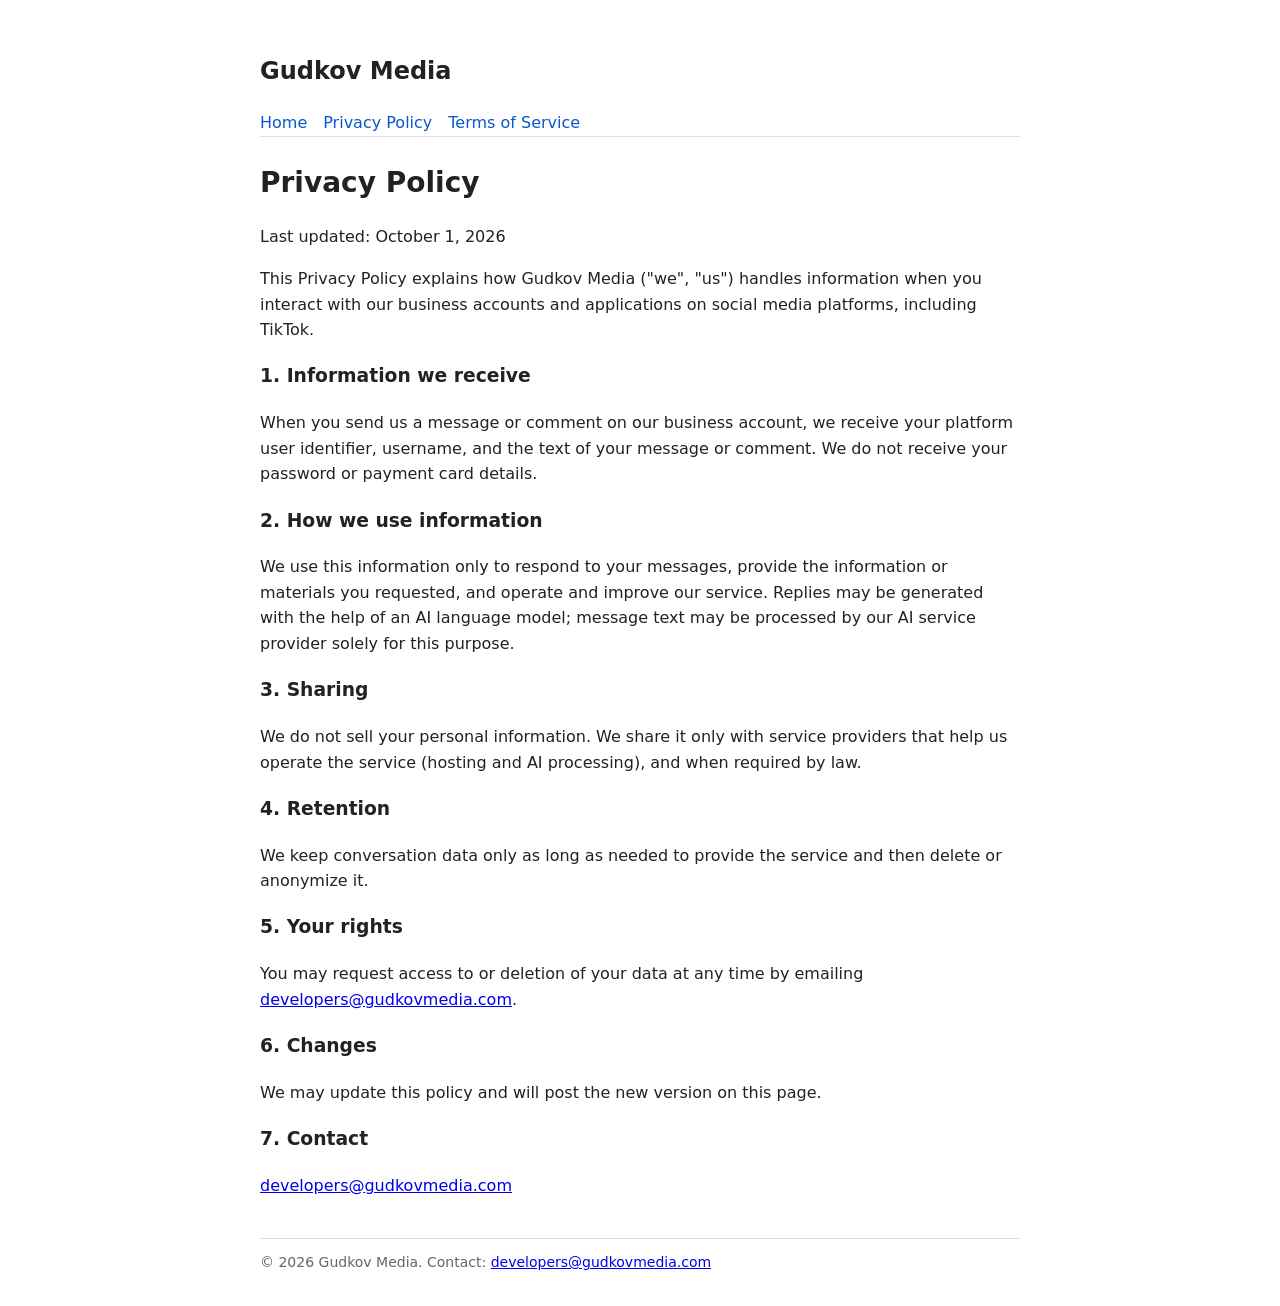
==== privacy.html @ 60f1e08b "Gudkov Media site" ====
<!doctype html><html lang="en"><head><meta charset="utf-8"><meta name="viewport" content="width=device-width,initial-scale=1"><title>Privacy Policy - Gudkov Media</title><style>body{font-family:system-ui,Arial,sans-serif;max-width:760px;margin:0 auto;padding:32px 20px;line-height:1.6;color:#222}header{border-bottom:1px solid #ddd;margin-bottom:24px}nav a{margin-right:16px;color:#0a58ca;text-decoration:none}footer{border-top:1px solid #ddd;margin-top:40px;padding-top:12px;font-size:14px;color:#666}h1{font-size:28px}</style></head><body><header><h2>Gudkov Media</h2><nav><a href="/">Home</a><a href="/privacy.html">Privacy Policy</a><a href="/terms.html">Terms of Service</a></nav></header>
<h1>Privacy Policy</h1><p>Last updated: October 1, 2026</p>
<p>This Privacy Policy explains how Gudkov Media ("we", "us") handles information when you interact with our business accounts and applications on social media platforms, including TikTok.</p>
<h3>1. Information we receive</h3>
<p>When you send us a message or comment on our business account, we receive your platform user identifier, username, and the text of your message or comment. We do not receive your password or payment card details.</p>
<h3>2. How we use information</h3>
<p>We use this information only to respond to your messages, provide the information or materials you requested, and operate and improve our service. Replies may be generated with the help of an AI language model; message text may be processed by our AI service provider solely for this purpose.</p>
<h3>3. Sharing</h3>
<p>We do not sell your personal information. We share it only with service providers that help us operate the service (hosting and AI processing), and when required by law.</p>
<h3>4. Retention</h3>
<p>We keep conversation data only as long as needed to provide the service and then delete or anonymize it.</p>
<h3>5. Your rights</h3>
<p>You may request access to or deletion of your data at any time by emailing <a href="mailto:developers@gudkovmedia.com">developers@gudkovmedia.com</a>.</p>
<h3>6. Changes</h3>
<p>We may update this policy and will post the new version on this page.</p>
<h3>7. Contact</h3>
<p><a href="mailto:developers@gudkovmedia.com">developers@gudkovmedia.com</a></p>
<footer>&copy; 2026 Gudkov Media. Contact: <a href="mailto:developers@gudkovmedia.com">developers@gudkovmedia.com</a></footer></body></html>
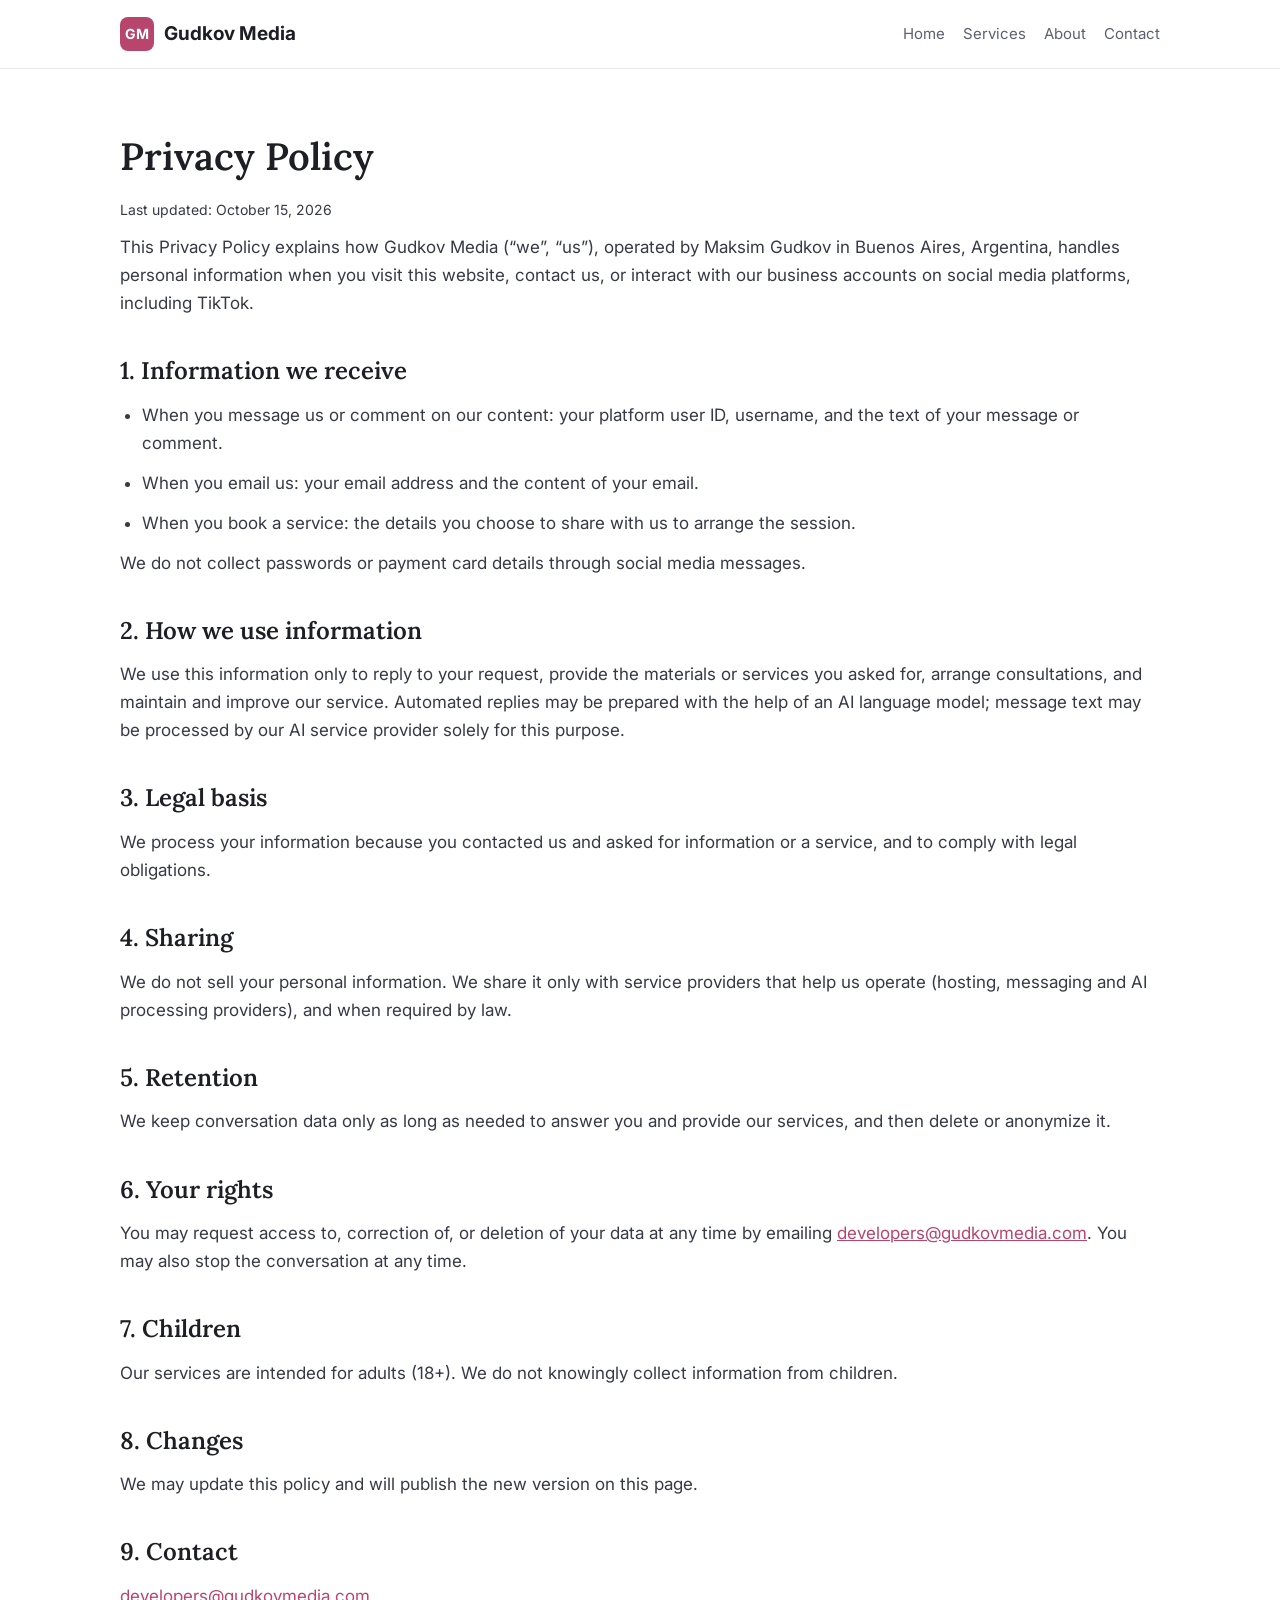
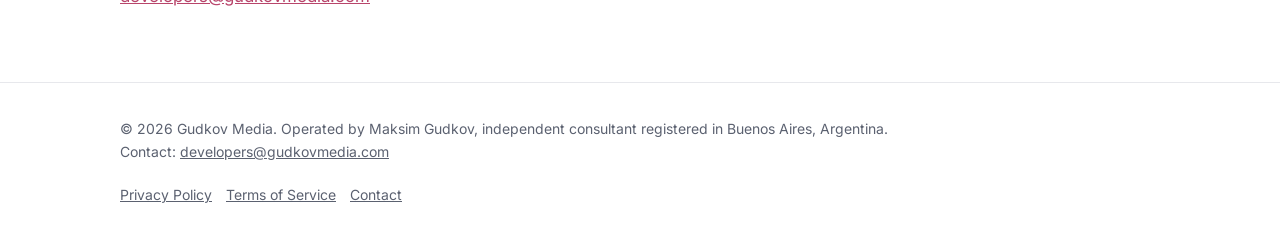
==== commit bee8bb25: "Full company website: services, about, contact, updated policies" ====
--- a/privacy.html
+++ b/privacy.html
@@ -1,18 +1,34 @@
-<!doctype html><html lang="en"><head><meta charset="utf-8"><meta name="viewport" content="width=device-width,initial-scale=1"><title>Privacy Policy - Gudkov Media</title><style>body{font-family:system-ui,Arial,sans-serif;max-width:760px;margin:0 auto;padding:32px 20px;line-height:1.6;color:#222}header{border-bottom:1px solid #ddd;margin-bottom:24px}nav a{margin-right:16px;color:#0a58ca;text-decoration:none}footer{border-top:1px solid #ddd;margin-top:40px;padding-top:12px;font-size:14px;color:#666}h1{font-size:28px}</style></head><body><header><h2>Gudkov Media</h2><nav><a href="/">Home</a><a href="/privacy.html">Privacy Policy</a><a href="/terms.html">Terms of Service</a></nav></header>
-<h1>Privacy Policy</h1><p>Last updated: October 1, 2026</p>
-<p>This Privacy Policy explains how Gudkov Media ("we", "us") handles information when you interact with our business accounts and applications on social media platforms, including TikTok.</p>
-<h3>1. Information we receive</h3>
-<p>When you send us a message or comment on our business account, we receive your platform user identifier, username, and the text of your message or comment. We do not receive your password or payment card details.</p>
-<h3>2. How we use information</h3>
-<p>We use this information only to respond to your messages, provide the information or materials you requested, and operate and improve our service. Replies may be generated with the help of an AI language model; message text may be processed by our AI service provider solely for this purpose.</p>
-<h3>3. Sharing</h3>
-<p>We do not sell your personal information. We share it only with service providers that help us operate the service (hosting and AI processing), and when required by law.</p>
-<h3>4. Retention</h3>
-<p>We keep conversation data only as long as needed to provide the service and then delete or anonymize it.</p>
-<h3>5. Your rights</h3>
-<p>You may request access to or deletion of your data at any time by emailing <a href="mailto:developers@gudkovmedia.com">developers@gudkovmedia.com</a>.</p>
-<h3>6. Changes</h3>
-<p>We may update this policy and will post the new version on this page.</p>
-<h3>7. Contact</h3>
-<p><a href="mailto:developers@gudkovmedia.com">developers@gudkovmedia.com</a></p>
-<footer>&copy; 2026 Gudkov Media. Contact: <a href="mailto:developers@gudkovmedia.com">developers@gudkovmedia.com</a></footer></body></html>
+<!doctype html>
+<html lang="en"><head><meta charset="utf-8"><meta name="viewport" content="width=device-width,initial-scale=1">
+<title>Privacy Policy — Gudkov Media</title><meta name="description" content="Privacy Policy of Gudkov Media.">
+<link rel="preconnect" href="https://fonts.googleapis.com"><link rel="preconnect" href="https://fonts.gstatic.com" crossorigin>
+<link href="https://fonts.googleapis.com/css2?family=Inter:wght@400;600;700&family=Lora:wght@600&display=swap" rel="stylesheet">
+<link rel="stylesheet" href="/style.css"><link rel="icon" href="/favicon.png">
+</head><body>
+<header><div class="wrap bar"><a class="logo" href="/"><span class="mark">GM</span>Gudkov Media</a><nav><a href="/" class="">Home</a><a href="/services.html" class="">Services</a><a href="/about.html" class="">About</a><a href="/contact.html" class="">Contact</a></nav></div></header>
+<main>
+<div class="page"><div class="wrap">
+<h1>Privacy Policy</h1><p class="note">Last updated: October 15, 2026</p>
+<p>This Privacy Policy explains how Gudkov Media (“we”, “us”), operated by Maksim Gudkov in Buenos Aires, Argentina, handles personal information when you visit this website, contact us, or interact with our business accounts on social media platforms, including TikTok.</p>
+<h2>1. Information we receive</h2>
+<ul><li>When you message us or comment on our content: your platform user ID, username, and the text of your message or comment.</li>
+<li>When you email us: your email address and the content of your email.</li>
+<li>When you book a service: the details you choose to share with us to arrange the session.</li></ul>
+<p>We do not collect passwords or payment card details through social media messages.</p>
+<h2>2. How we use information</h2>
+<p>We use this information only to reply to your request, provide the materials or services you asked for, arrange consultations, and maintain and improve our service. Automated replies may be prepared with the help of an AI language model; message text may be processed by our AI service provider solely for this purpose.</p>
+<h2>3. Legal basis</h2><p>We process your information because you contacted us and asked for information or a service, and to comply with legal obligations.</p>
+<h2>4. Sharing</h2><p>We do not sell your personal information. We share it only with service providers that help us operate (hosting, messaging and AI processing providers), and when required by law.</p>
+<h2>5. Retention</h2><p>We keep conversation data only as long as needed to answer you and provide our services, and then delete or anonymize it.</p>
+<h2>6. Your rights</h2><p>You may request access to, correction of, or deletion of your data at any time by emailing <a href="mailto:developers@gudkovmedia.com">developers@gudkovmedia.com</a>. You may also stop the conversation at any time.</p>
+<h2>7. Children</h2><p>Our services are intended for adults (18+). We do not knowingly collect information from children.</p>
+<h2>8. Changes</h2><p>We may update this policy and will publish the new version on this page.</p>
+<h2>9. Contact</h2><p><a href="mailto:developers@gudkovmedia.com">developers@gudkovmedia.com</a></p>
+</div></div>
+
+</main>
+<footer><div class="wrap fgrid">
+<div>&copy; 2026 Gudkov Media. Operated by Maksim Gudkov, independent consultant registered in Buenos Aires, Argentina.<br>Contact: <a href="mailto:developers@gudkovmedia.com">developers@gudkovmedia.com</a></div>
+<div><a href="/privacy.html">Privacy Policy</a><a href="/terms.html">Terms of Service</a><a href="/contact.html">Contact</a></div>
+</div></footer>
+</body></html>
--- a/style.css
+++ b/style.css
@@ -0,0 +1,43 @@
+
+:root{--ink:#1d1f24;--muted:#5b6170;--line:#e7e8ec;--bg:#ffffff;--soft:#f6f4f1;--accent:#b8456b;--accent-ink:#ffffff}
+*{box-sizing:border-box;margin:0;padding:0}
+body{font-family:'Inter',system-ui,-apple-system,Segoe UI,Roboto,Arial,sans-serif;color:var(--ink);background:var(--bg);line-height:1.65;font-size:17px}
+a{color:var(--accent)}
+.wrap{max-width:1080px;margin:0 auto;padding:0 20px}
+header{border-bottom:1px solid var(--line);background:#fff;position:sticky;top:0;z-index:5}
+.bar{display:flex;align-items:center;justify-content:space-between;gap:16px;min-height:68px;flex-wrap:wrap}
+.logo{display:flex;align-items:center;gap:10px;font-weight:700;font-size:19px;color:var(--ink);text-decoration:none}
+.logo span.mark{width:34px;height:34px;border-radius:8px;background:var(--accent);color:#fff;display:flex;align-items:center;justify-content:center;font-size:14px;letter-spacing:.5px}
+nav{display:flex;gap:18px;flex-wrap:wrap}
+nav a{color:var(--muted);text-decoration:none;font-size:15px;padding:6px 0}
+nav a.on,nav a:hover{color:var(--ink);border-bottom:2px solid var(--accent)}
+.hero{background:var(--soft);padding:72px 0 64px}
+.hero h1{font-family:'Lora',Georgia,serif;font-size:44px;line-height:1.15;max-width:760px;margin-bottom:18px;font-weight:600}
+.hero p{font-size:19px;color:var(--muted);max-width:680px;margin-bottom:28px}
+.btn{display:inline-block;background:var(--accent);color:var(--accent-ink);padding:13px 22px;border-radius:8px;text-decoration:none;font-weight:600}
+.btn.ghost{background:transparent;color:var(--accent);border:1.5px solid var(--accent);margin-left:10px}
+section{padding:60px 0}
+section.alt{background:var(--soft)}
+h2{font-family:'Lora',Georgia,serif;font-size:31px;margin-bottom:14px;font-weight:600}
+h3{font-size:19px;margin-bottom:8px}
+.lead{color:var(--muted);max-width:720px;margin-bottom:34px}
+.grid{display:grid;grid-template-columns:repeat(auto-fit,minmax(240px,1fr));gap:22px}
+.card{border:1px solid var(--line);border-radius:12px;padding:24px;background:#fff}
+.card p{color:var(--muted);font-size:16px}
+.steps{counter-reset:s;display:grid;grid-template-columns:repeat(auto-fit,minmax(220px,1fr));gap:22px}
+.step{position:relative;padding:24px 22px 22px 22px;border-left:3px solid var(--accent);background:#fff;border-radius:0 10px 10px 0}
+.step:before{counter-increment:s;content:"0" counter(s);font-weight:700;color:var(--accent);display:block;margin-bottom:6px}
+.step p{color:var(--muted);font-size:16px}
+.page{padding:56px 0 40px}
+.page h1{font-family:'Lora',Georgia,serif;font-size:38px;margin-bottom:10px;font-weight:600}
+.page h2{font-size:24px;margin:34px 0 10px}
+.page p,.page li{color:#363a44;margin-bottom:12px}
+.page ul{padding-left:22px}
+.note{font-size:14px;color:var(--muted)}
+.contact-box{border:1px solid var(--line);border-radius:12px;padding:28px;max-width:620px;background:#fff}
+.contact-box dt{font-weight:600;margin-top:14px}
+.contact-box dd{color:var(--muted)}
+footer{border-top:1px solid var(--line);padding:34px 0;margin-top:20px;font-size:14px;color:var(--muted)}
+.fgrid{display:flex;justify-content:space-between;gap:20px;flex-wrap:wrap}
+footer a{color:var(--muted);margin-right:14px}
+@media (max-width:640px){.hero h1{font-size:32px}.hero{padding:48px 0}h2{font-size:26px}.btn.ghost{margin:10px 0 0 0}nav{gap:12px}}
